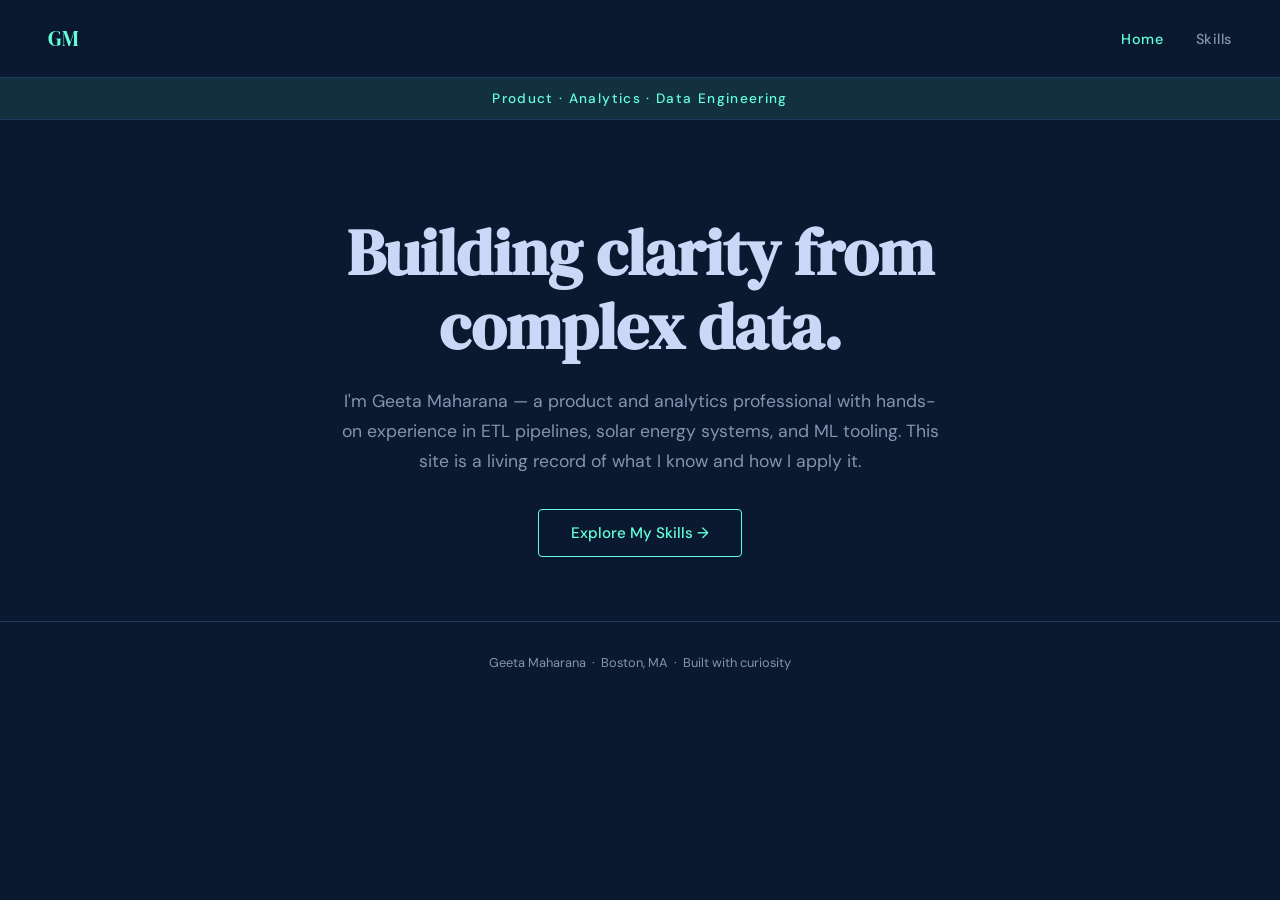
==== index.html @ dc6e82c8 "Initial commit: portfolio site with ETL skill page" ====
<!DOCTYPE html>
<html lang="en">
<head>
  <meta charset="UTF-8" />
  <meta name="viewport" content="width=device-width, initial-scale=1.0"/>
  <title>Geeta Maharana — Portfolio</title>
  <link rel="stylesheet" href="style.css" />
</head>
<body>

  <nav>
    <a class="nav-logo" href="index.html">GM</a>
    <ul class="nav-links">
      <li><a href="index.html" class="active">Home</a></li>
      <li><a href="skills.html">Skills</a></li>
    </ul>
  </nav>

  <div class="tagline-strip">
    Product · Analytics · Data Engineering
  </div>

  <section class="hero">
    <h1>Building clarity from complex data.</h1>
    <p>
      I'm Geeta Maharana — a product and analytics professional with hands-on experience
      in ETL pipelines, solar energy systems, and ML tooling. This site is a living record
      of what I know and how I apply it.
    </p>
    <a href="skills.html" class="btn">Explore My Skills →</a>
  </section>

  <footer>
    <p>Geeta Maharana &nbsp;·&nbsp; Boston, MA &nbsp;·&nbsp; Built with curiosity</p>
  </footer>

</body>
</html>
---- style.css ----
@import url('https://fonts.googleapis.com/css2?family=DM+Serif+Display&family=DM+Sans:wght@300;400;500&display=swap');

:root {
  --bg: #0a192f;
  --surface: #112240;
  --text: #ccd6f6;
  --muted: #8892b0;
  --accent: #64ffda;
  --accent-light: rgba(100, 255, 218, 0.1);
  --border: #1e3a5f;
  --hover: #172a45;
}

* {
  margin: 0;
  padding: 0;
  box-sizing: border-box;
}

body {
  font-family: 'DM Sans', sans-serif;
  background-color: var(--bg);
  color: var(--text);
  min-height: 100vh;
}

/* NAV */
nav {
  display: flex;
  justify-content: space-between;
  align-items: center;
  padding: 1.5rem 3rem;
  border-bottom: 1px solid var(--border);
  background: var(--bg);
  position: sticky;
  top: 0;
  z-index: 100;
}

.nav-logo {
  font-family: 'DM Serif Display', serif;
  font-size: 1.3rem;
  color: var(--accent);
  text-decoration: none;
}

.nav-links {
  display: flex;
  gap: 2rem;
  list-style: none;
}

.nav-links a {
  text-decoration: none;
  color: var(--muted);
  font-size: 0.9rem;
  font-weight: 500;
  letter-spacing: 0.04em;
  transition: color 0.2s;
}

.nav-links a:hover,
.nav-links a.active {
  color: var(--accent);
}

/* HERO */
.hero {
  padding: 6rem 3rem 4rem;
  max-width: 700px;
  margin: 0 auto;
  text-align: center;
}

.hero h1 {
  font-family: 'DM Serif Display', serif;
  font-size: clamp(2.5rem, 5vw, 4rem);
  line-height: 1.15;
  margin-bottom: 1.5rem;
}

.hero p {
  font-size: 1.1rem;
  color: var(--muted);
  line-height: 1.7;
  margin-bottom: 2rem;
}

.btn {
  display: inline-block;
  padding: 0.8rem 2rem;
  background: transparent;
  color: var(--accent);
  border: 1px solid var(--accent);
  text-decoration: none;
  border-radius: 4px;
  font-weight: 500;
  font-size: 0.95rem;
  transition: background 0.2s, transform 0.2s;
}

.btn:hover {
  background: var(--accent-light);
  transform: translateY(-1px);
}

/* TAGLINE STRIP */
.tagline-strip {
  background: var(--accent-light);
  color: var(--accent);
  text-align: center;
  padding: 0.75rem;
  font-size: 0.85rem;
  letter-spacing: 0.1em;
  font-weight: 500;
  border-bottom: 1px solid var(--border);
}

/* SKILLS PAGE */
.page-header {
  padding: 4rem 3rem 2rem;
  max-width: 900px;
  margin: 0 auto;
}

.page-header h1 {
  font-family: 'DM Serif Display', serif;
  font-size: 2.5rem;
  margin-bottom: 0.75rem;
}

.page-header p {
  color: var(--muted);
  font-size: 1rem;
  line-height: 1.6;
}

/* CATEGORY SECTION */
.skills-container {
  max-width: 900px;
  margin: 0 auto;
  padding: 1rem 3rem 4rem;
}

.category-block {
  margin-bottom: 3rem;
}

.category-label {
  font-size: 0.75rem;
  font-weight: 500;
  letter-spacing: 0.12em;
  text-transform: uppercase;
  color: var(--accent);
  margin-bottom: 1rem;
  padding-bottom: 0.5rem;
  border-bottom: 1px solid var(--border);
}

.skill-grid {
  display: grid;
  grid-template-columns: repeat(auto-fill, minmax(180px, 1fr));
  gap: 1rem;
}

.skill-card {
  background: var(--surface);
  border: 1px solid var(--border);
  border-radius: 8px;
  padding: 1.5rem 1.25rem;
  cursor: pointer;
  text-decoration: none;
  color: var(--text);
  transition: border-color 0.2s, box-shadow 0.2s, transform 0.2s;
  display: block;
}

.skill-card:hover {
  border-color: var(--accent);
  box-shadow: 0 4px 16px rgba(100, 255, 218, 0.1);
  transform: translateY(-2px);
}

.skill-card .skill-icon {
  font-size: 1.5rem;
  margin-bottom: 0.75rem;
}

.skill-card .skill-name {
  font-weight: 500;
  font-size: 0.95rem;
  margin-bottom: 0.25rem;
}

.skill-card .skill-desc {
  font-size: 0.8rem;
  color: var(--muted);
}

/* DETAIL PAGE */
.detail-container {
  max-width: 760px;
  margin: 0 auto;
  padding: 3rem;
}

.breadcrumb {
  font-size: 0.8rem;
  color: var(--muted);
  margin-bottom: 2rem;
}

.breadcrumb a {
  color: var(--accent);
  text-decoration: none;
}

.detail-container h1 {
  font-family: 'DM Serif Display', serif;
  font-size: 2.2rem;
  margin-bottom: 0.5rem;
}

.detail-tag {
  display: inline-block;
  background: var(--accent-light);
  color: var(--accent);
  font-size: 0.75rem;
  font-weight: 500;
  padding: 0.3rem 0.75rem;
  border-radius: 20px;
  margin-bottom: 2rem;
  letter-spacing: 0.05em;
}

.detail-section {
  margin-bottom: 2.5rem;
}

.detail-section h2 {
  font-family: 'DM Serif Display', serif;
  font-size: 1.3rem;
  margin-bottom: 1rem;
  color: var(--accent);
}

.detail-section p {
  color: var(--muted);
  line-height: 1.8;
  font-size: 0.95rem;
}

/* ETL DIAGRAM */
.etl-diagram {
  display: flex;
  align-items: center;
  gap: 0.5rem;
  margin: 2rem 0;
  flex-wrap: wrap;
}

.etl-step {
  background: var(--surface);
  border: 1px solid var(--border);
  border-radius: 8px;
  padding: 1rem 1.5rem;
  text-align: center;
  flex: 1;
  min-width: 120px;
}

.etl-step .step-label {
  font-size: 0.7rem;
  letter-spacing: 0.1em;
  text-transform: uppercase;
  color: var(--muted);
  margin-bottom: 0.3rem;
}

.etl-step .step-name {
  font-weight: 500;
  font-size: 1rem;
}

.etl-arrow {
  color: var(--accent);
  font-size: 1.5rem;
  font-weight: 300;
}

.example-box {
  background: #020c1b;
  color: #ccd6f6;
  border: 1px solid var(--border);
  border-radius: 8px;
  padding: 1.5rem;
  font-family: 'Courier New', monospace;
  font-size: 0.85rem;
  line-height: 1.7;
  overflow-x: auto;
}

.example-box .comment {
  color: #64ffda;
}

/* FOOTER */
footer {
  text-align: center;
  padding: 2rem;
  border-top: 1px solid var(--border);
  font-size: 0.8rem;
  color: var(--muted);
}
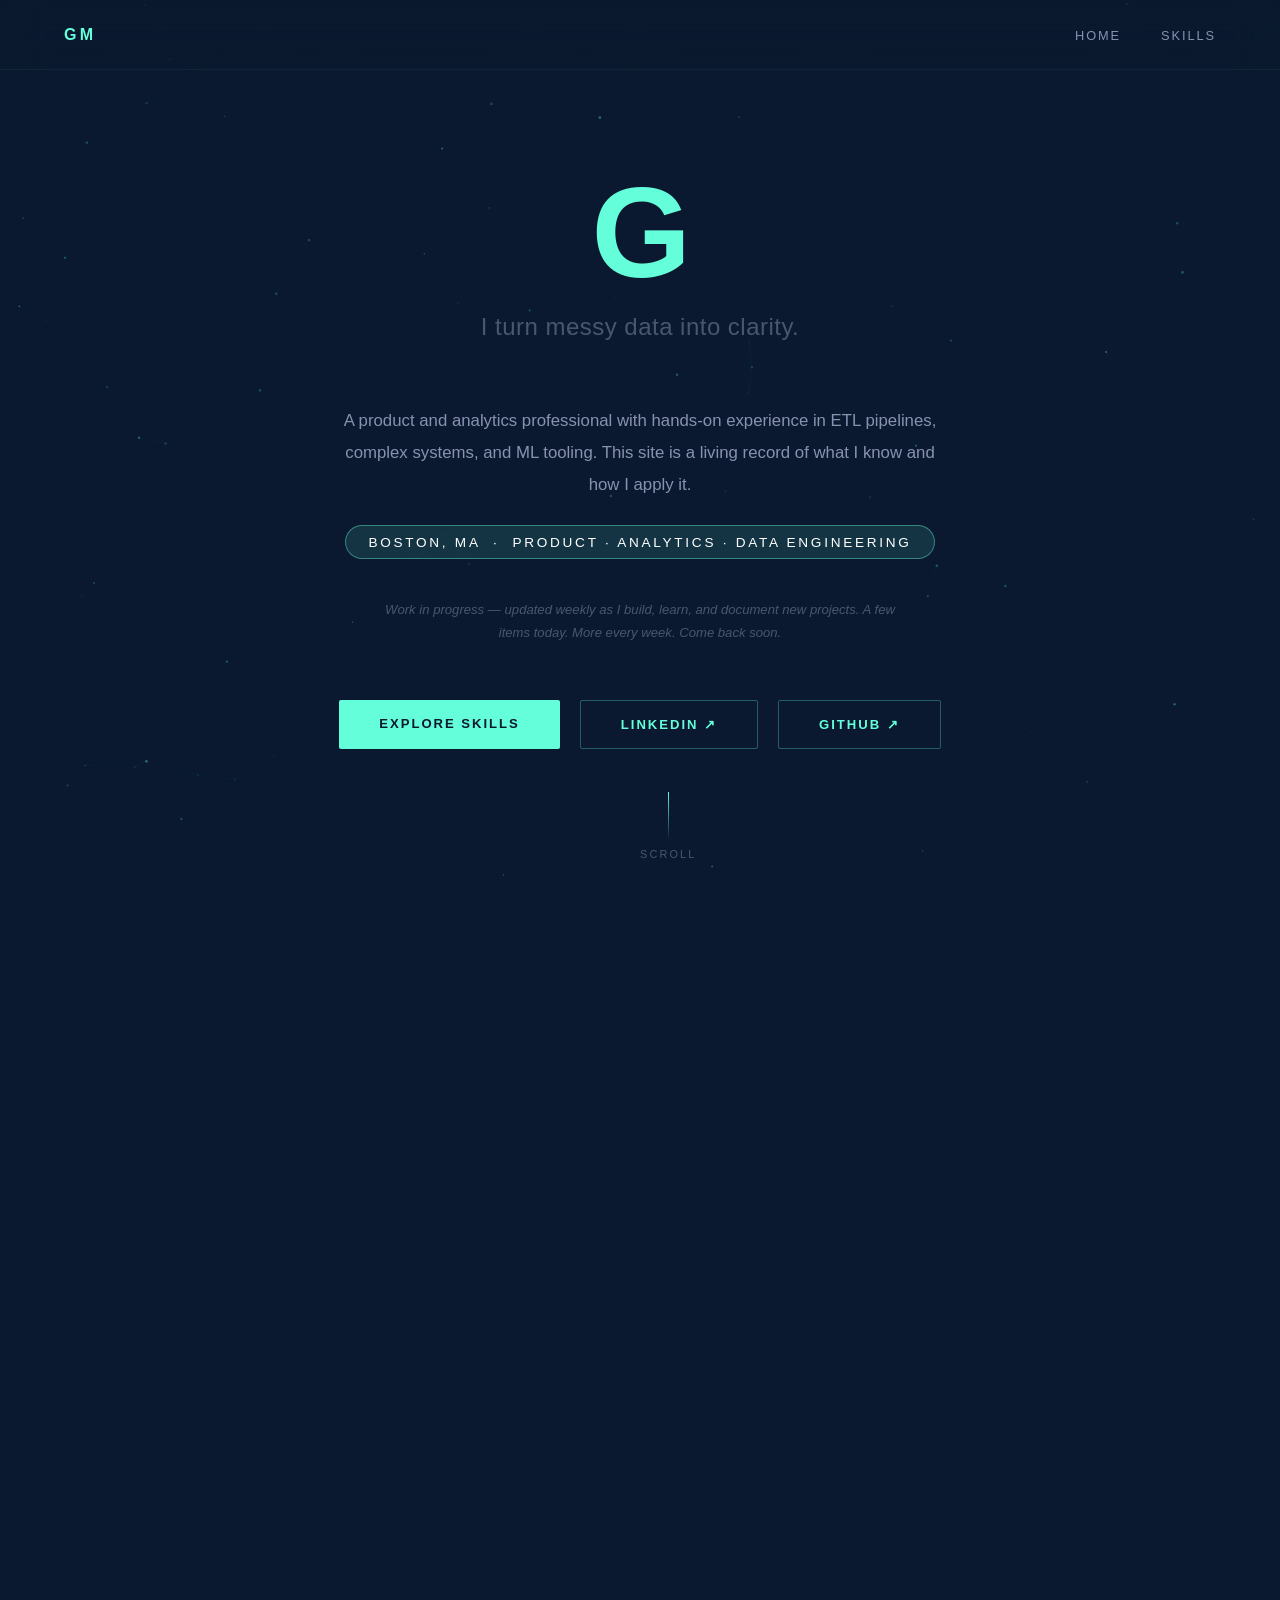
==== commit b537f534: "Push all updated files - new design and ETL content" ====
--- a/index.html
+++ b/index.html
@@ -3,36 +3,562 @@
 <head>
   <meta charset="UTF-8" />
   <meta name="viewport" content="width=device-width, initial-scale=1.0"/>
-  <title>Geeta Maharana — Portfolio</title>
-  <link rel="stylesheet" href="style.css" />
+  <title>Geeta Maharana</title>
+  <style>
+    * { margin: 0; padding: 0; box-sizing: border-box; }
+
+    :root {
+      --bg: #0a192f;
+      --accent: #64ffda;
+      --text: #ccd6f6;
+      --muted: #8892b0;
+      --dim: #495670;
+      --surface: #112240;
+      --border: #1e3a5f;
+    }
+
+    html, body {
+      height: 100%;
+      background: var(--bg);
+      color: var(--text);
+      font-family: 'Trebuchet MS', sans-serif;
+      overflow-x: hidden;
+    }
+
+    canvas#bg {
+      position: fixed;
+      inset: 0;
+      z-index: 0;
+      pointer-events: none;
+    }
+
+    /* ── NAV ── */
+    nav {
+      position: fixed;
+      top: 0; left: 0; right: 0;
+      z-index: 50;
+      display: flex;
+      justify-content: space-between;
+      align-items: center;
+      padding: 1.6rem 4rem;
+      background: rgba(10,25,47,0.6);
+      backdrop-filter: blur(20px);
+      -webkit-backdrop-filter: blur(20px);
+      border-bottom: 1px solid rgba(100,255,218,0.06);
+    }
+
+    .nav-logo {
+      font-size: 1rem;
+      font-weight: 700;
+      color: var(--accent);
+      text-decoration: none;
+      letter-spacing: 0.2em;
+      text-transform: uppercase;
+    }
+
+    .nav-links { list-style: none; display: flex; gap: 2.5rem; }
+    .nav-links a {
+      text-decoration: none;
+      color: var(--muted);
+      font-size: 0.8rem;
+      letter-spacing: 0.15em;
+      text-transform: uppercase;
+      transition: color 0.2s;
+    }
+    .nav-links a:hover { color: var(--accent); }
+
+    /* ── HERO ── */
+    .hero {
+      position: relative;
+      z-index: 1;
+      min-height: 100vh;
+      display: flex;
+      flex-direction: column;
+      justify-content: center;
+      align-items: center;
+      text-align: center;
+      padding: 0 2rem;
+    }
+
+    .hero-tag {
+      font-size: 0.85rem;
+      letter-spacing: 0.2em;
+      text-transform: uppercase;
+      color: #ffffff;
+      background: rgba(100,255,218,0.12);
+      border: 1px solid rgba(100,255,218,0.4);
+      padding: 0.55rem 1.4rem;
+      border-radius: 100px;
+      margin-bottom: 2.5rem;
+      opacity: 0;
+      animation: rise 0.8s cubic-bezier(.16,1,.3,1) forwards 0.2s;
+    }
+
+    .hero-headline {
+      font-size: clamp(3.5rem, 10vw, 8rem);
+      font-weight: 700;
+      line-height: 1.0;
+      letter-spacing: -0.02em;
+      color: var(--text);
+      margin-bottom: 1rem;
+      opacity: 0;
+      animation: rise 0.8s cubic-bezier(.16,1,.3,1) forwards 0.4s;
+    }
+
+    .hero-headline .accent { color: var(--accent); }
+
+    .hero-sub {
+      font-size: clamp(1rem, 2.5vw, 1.5rem);
+      color: var(--dim);
+      font-weight: 400;
+      letter-spacing: 0.02em;
+      margin-bottom: 4rem;
+      opacity: 0;
+      animation: rise 0.8s cubic-bezier(.16,1,.3,1) forwards 0.6s;
+    }
+
+    .hero-statement {
+      max-width: 600px;
+      font-size: 1.05rem;
+      line-height: 1.9;
+      color: var(--muted);
+      margin-bottom: 1.5rem;
+      opacity: 0;
+      animation: rise 0.8s cubic-bezier(.16,1,.3,1) forwards 0.75s;
+    }
+
+    .hero-wip {
+      max-width: 520px;
+      font-size: 0.82rem;
+      line-height: 1.7;
+      color: var(--dim);
+      font-style: italic;
+      margin-bottom: 3.5rem;
+      opacity: 0;
+      animation: rise 0.8s cubic-bezier(.16,1,.3,1) forwards 0.85s;
+    }
+
+    .hero-cta {
+      display: flex;
+      gap: 1.25rem;
+      justify-content: center;
+      flex-wrap: wrap;
+      opacity: 0;
+      animation: rise 0.8s cubic-bezier(.16,1,.3,1) forwards 1s;
+    }
+
+    .btn-primary {
+      padding: 1rem 2.5rem;
+      background: var(--accent);
+      color: var(--bg);
+      text-decoration: none;
+      font-size: 0.82rem;
+      font-weight: 700;
+      letter-spacing: 0.15em;
+      text-transform: uppercase;
+      border-radius: 2px;
+      transition: opacity 0.2s, transform 0.2s;
+      font-family: 'Trebuchet MS', sans-serif;
+    }
+    .btn-primary:hover { opacity: 0.88; transform: translateY(-2px); }
+
+    .btn-ghost {
+      padding: 1rem 2.5rem;
+      border: 1px solid rgba(100,255,218,0.3);
+      color: var(--accent);
+      text-decoration: none;
+      font-size: 0.82rem;
+      font-weight: 700;
+      letter-spacing: 0.15em;
+      text-transform: uppercase;
+      border-radius: 2px;
+      transition: background 0.2s, transform 0.2s;
+      font-family: 'Trebuchet MS', sans-serif;
+    }
+    .btn-ghost:hover { background: rgba(100,255,218,0.06); transform: translateY(-2px); }
+
+    .scroll-hint {
+      position: absolute;
+      bottom: 2.5rem;
+      left: 50%;
+      transform: translateX(-50%);
+      display: flex;
+      flex-direction: column;
+      align-items: center;
+      gap: 0.5rem;
+      color: var(--dim);
+      font-size: 0.68rem;
+      letter-spacing: 0.2em;
+      text-transform: uppercase;
+      opacity: 0;
+      animation: rise 1s ease forwards 1.4s;
+    }
+
+    .scroll-line {
+      width: 1px;
+      height: 48px;
+      background: linear-gradient(to bottom, var(--accent), transparent);
+      animation: scrollPulse 2s ease-in-out infinite;
+    }
+
+    @keyframes scrollPulse {
+      0%, 100% { opacity: 0.3; transform: scaleY(1); }
+      50% { opacity: 1; transform: scaleY(1.1); }
+    }
+
+    /* ── METRICS ── */
+    .metrics {
+      position: relative;
+      z-index: 1;
+      display: grid;
+      grid-template-columns: repeat(4, 1fr);
+      border-top: 1px solid var(--border);
+      border-bottom: 1px solid var(--border);
+      background: rgba(17,34,64,0.5);
+      backdrop-filter: blur(10px);
+    }
+
+    .metric {
+      padding: 3rem 2rem;
+      text-align: center;
+      border-right: 1px solid var(--border);
+      opacity: 0;
+      animation: rise 0.7s ease forwards;
+    }
+    .metric:nth-child(1) { animation-delay: 1.1s; }
+    .metric:nth-child(2) { animation-delay: 1.2s; }
+    .metric:nth-child(3) { animation-delay: 1.3s; }
+    .metric:nth-child(4) { animation-delay: 1.4s; border-right: none; }
+
+    .metric-number {
+      font-size: 2.8rem;
+      font-weight: 700;
+      color: var(--accent);
+      line-height: 1;
+      margin-bottom: 0.5rem;
+      display: block;
+    }
+
+    .metric-label {
+      font-size: 0.68rem;
+      letter-spacing: 0.15em;
+      text-transform: uppercase;
+      color: var(--dim);
+    }
+
+    /* ── SKILLS SECTION ── */
+    .skills-section {
+      position: relative;
+      z-index: 1;
+      max-width: 860px;
+      margin: 0 auto;
+      padding: 7rem 2rem;
+      opacity: 0;
+      animation: rise 0.8s ease forwards 1.5s;
+    }
+
+    .section-eyebrow {
+      font-size: 0.7rem;
+      letter-spacing: 0.3em;
+      text-transform: uppercase;
+      color: var(--accent);
+      margin-bottom: 1.25rem;
+    }
+
+    .section-title {
+      font-size: clamp(1.8rem, 4vw, 2.8rem);
+      font-weight: 700;
+      color: var(--text);
+      line-height: 1.2;
+      margin-bottom: 1.25rem;
+    }
+
+    .section-body {
+      font-size: 1rem;
+      line-height: 1.85;
+      color: var(--muted);
+      max-width: 620px;
+      margin-bottom: 3rem;
+    }
+
+    .skill-tags {
+      display: flex;
+      flex-wrap: wrap;
+      gap: 0.6rem;
+    }
+
+    .tag {
+      padding: 0.55rem 1.1rem;
+      border: 1px solid var(--border);
+      border-radius: 100px;
+      font-size: 0.8rem;
+      color: var(--muted);
+      letter-spacing: 0.04em;
+      transition: all 0.2s;
+      cursor: default;
+    }
+
+    .tag:hover, .tag.lit {
+      border-color: var(--accent);
+      color: var(--accent);
+      background: rgba(100,255,218,0.05);
+    }
+
+    /* ── FOOTER ── */
+    footer {
+      position: relative;
+      z-index: 1;
+      font-family: 'Trebuchet MS', sans-serif;
+      text-align: center;
+      padding: 3.5rem 2rem;
+      border-top: 1px solid var(--border);
+      background: rgba(17,34,64,0.3);
+    }
+
+    footer::before {
+      content: '';
+      display: block;
+      width: 40px;
+      height: 2px;
+      background: var(--accent);
+      margin: 0 auto 2rem;
+    }
+
+    .footer-name {
+      font-size: 1rem;
+      font-weight: 700;
+      color: var(--accent);
+      letter-spacing: 0.2em;
+      text-transform: uppercase;
+      margin-bottom: 0.3rem;
+    }
+
+    .footer-location {
+      font-size: 0.72rem;
+      color: var(--dim);
+      letter-spacing: 0.15em;
+      text-transform: uppercase;
+      margin-bottom: 1.75rem;
+    }
+
+    .footer-links {
+      display: flex;
+      justify-content: center;
+      gap: 0.75rem;
+      flex-wrap: wrap;
+      margin-bottom: 1.25rem;
+    }
+
+    .footer-links a {
+      color: var(--muted);
+      text-decoration: none;
+      font-size: 0.78rem;
+      letter-spacing: 0.08em;
+      padding: 0.4rem 1rem;
+      border: 1px solid var(--border);
+      border-radius: 100px;
+      transition: border-color 0.2s, color 0.2s;
+    }
+
+    .footer-links a:hover { border-color: var(--accent); color: var(--accent); }
+
+    .footer-contact {
+      font-size: 0.78rem;
+      color: var(--dim);
+      margin-bottom: 0.3rem;
+    }
+
+    .footer-contact a {
+      color: var(--dim);
+      text-decoration: none;
+      transition: color 0.2s;
+    }
+    .footer-contact a:hover { color: var(--accent); }
+
+    .footer-tagline {
+      font-size: 0.65rem;
+      color: var(--border);
+      letter-spacing: 0.25em;
+      text-transform: uppercase;
+      margin-top: 1.75rem;
+    }
+
+    /* ── ANIMATION ── */
+    @keyframes rise {
+      from { opacity: 0; transform: translateY(30px); }
+      to   { opacity: 1; transform: translateY(0); }
+    }
+
+    @media (max-width: 640px) {
+      nav { padding: 1.2rem 1.5rem; }
+      .metrics { grid-template-columns: repeat(2, 1fr); }
+      .metric:nth-child(2) { border-right: none; }
+      .metric:nth-child(3) { border-right: 1px solid var(--border); }
+    }
+  </style>
 </head>
 <body>
+
+  <canvas id="bg"></canvas>
 
   <nav>
     <a class="nav-logo" href="index.html">GM</a>
     <ul class="nav-links">
-      <li><a href="index.html" class="active">Home</a></li>
+      <li><a href="index.html">Home</a></li>
       <li><a href="skills.html">Skills</a></li>
     </ul>
   </nav>
 
-  <div class="tagline-strip">
-    Product · Analytics · Data Engineering
+  <!-- HERO -->
+  <section class="hero">
+<br>
+    <h1 class="hero-headline"><span class="accent">G</span></h1>
+    <p class="hero-sub">I turn messy data into clarity.</p>    
+    <p class="hero-statement">
+      A product and analytics professional with hands-on experience in ETL pipelines,
+      complex systems, and ML tooling. This site is a living record of what I know and how I apply it.
+    </p>
+
+        <div class="hero-tag">Boston, MA &nbsp;·&nbsp; Product · Analytics · Data Engineering</div>
+
+    <p class="hero-wip">
+      Work in progress — updated weekly as I build, learn, and document new projects.
+      A few items today. More every week. Come back soon.
+    </p>
+
+    <div class="hero-cta">
+      <a href="skills.html" class="btn-primary">Explore Skills</a>
+      <a href="https://www.linkedin.com/in/geetabhimsenmaharana/?skipRedirect=true" target="_blank" class="btn-ghost">LinkedIn ↗</a>
+      <a href="https://github.com/geetabhimsenmaharana" target="_blank" class="btn-ghost">GitHub ↗</a>
+    </div>
+    <div class="scroll-hint">
+      <div class="scroll-line"></div>
+      Scroll
+    </div>
+  </section>
+
+  <!-- METRICS -->
+  <div class="metrics">
+    <div class="metric">
+      <span class="metric-number">120+</span>
+      <span class="metric-label">Files Automated</span>
+    </div>
+    <div class="metric">
+      <span class="metric-number">50%</span>
+      <span class="metric-label">Manual Effort Reduced</span>
+    </div>
+    <div class="metric">
+      <span class="metric-number">~100%</span>
+      <span class="metric-label">Processing Accuracy</span>
+    </div>
+    <div class="metric">
+      <span class="metric-number">3+</span>
+      <span class="metric-label">Domains of Expertise</span>
+    </div>
   </div>
 
-  <section class="hero">
-    <h1>Building clarity from complex data.</h1>
-    <p>
-      I'm Geeta Maharana — a product and analytics professional with hands-on experience
-      in ETL pipelines, solar energy systems, and ML tooling. This site is a living record
-      of what I know and how I apply it.
+  <!-- SKILLS -->
+  <section class="skills-section">
+    <div class="section-eyebrow">My Top Skills</div>
+    <h2 class="section-title">I take messy data and automate it —<br>efficiently, reliably, at scale.</h2>
+    <p class="section-body">
+      From raw, inconsistent spreadsheets to clean, automated pipelines — I build systems that eliminate
+      manual effort and deliver trusted data. My toolkit spans automation, engineering, and analytics.
     </p>
-    <a href="skills.html" class="btn">Explore My Skills →</a>
+    <div class="skill-tags">
+      <span class="tag lit">ETL Pipelines</span>
+      <span class="tag lit">Python</span>
+      <span class="tag lit">SQL</span>
+      <span class="tag lit">VBA Macros</span>
+      <span class="tag lit">UiPath</span>
+      <span class="tag">Google Apps Script</span>
+      <span class="tag">Process Automation</span>
+      <span class="tag">Machine Learning</span>
+      <span class="tag">Data Analytics</span>
+      <span class="tag">AWS S3</span>
+      <span class="tag">DynamoDB</span>
+      <span class="tag">PostgreSQL</span>
+      <span class="tag">Batch Processing</span>
+      <span class="tag">Data Validation</span>
+      <span class="tag">Product Management</span>
+    </div>
   </section>
 
+  <!-- FOOTER -->
   <footer>
-    <p>Geeta Maharana &nbsp;·&nbsp; Boston, MA &nbsp;·&nbsp; Built with curiosity</p>
+    <div class="footer-name">Geeta Maharana</div>
+    <div class="footer-location">Boston, MA</div>
+    <div class="footer-links">
+      <a href="https://www.linkedin.com/in/geetabhimsenmaharana/?skipRedirect=true" target="_blank">LinkedIn</a>
+      <a href="https://github.com/geetabhimsenmaharana" target="_blank">GitHub</a>
+      <a href="mailto:maharana.g@northeastern.edu">Email</a>
+    </div>
+    <div class="footer-contact">
+      <a href="mailto:maharana.g@northeastern.edu">maharana.g@northeastern.edu</a>
+      &nbsp;·&nbsp;
+      <a href="tel:+18574215866">+1 857-421-5866</a>
+    </div>
+    <div class="footer-name">Built with curiosity</div>
+
+
   </footer>
+
+  <script>
+    const canvas = document.getElementById('bg');
+    const ctx = canvas.getContext('2d');
+    let pts = [];
+
+    function resize() {
+      canvas.width = window.innerWidth;
+      canvas.height = window.innerHeight;
+    }
+
+    function init() {
+      pts = [];
+      const n = Math.floor((canvas.width * canvas.height) / 15000);
+      for (let i = 0; i < n; i++) {
+        pts.push({
+          x: Math.random() * canvas.width,
+          y: Math.random() * canvas.height,
+          vx: (Math.random() - 0.5) * 0.25,
+          vy: (Math.random() - 0.5) * 0.25,
+          r: Math.random() * 1 + 0.4,
+          o: Math.random() * 0.35 + 0.05
+        });
+      }
+    }
+
+    function tick() {
+      ctx.clearRect(0, 0, canvas.width, canvas.height);
+      for (let i = 0; i < pts.length; i++) {
+        const p = pts[i];
+        p.x += p.vx; p.y += p.vy;
+        if (p.x < 0 || p.x > canvas.width) p.vx *= -1;
+        if (p.y < 0 || p.y > canvas.height) p.vy *= -1;
+        ctx.beginPath();
+        ctx.arc(p.x, p.y, p.r, 0, Math.PI * 2);
+        ctx.fillStyle = `rgba(100,255,218,${p.o})`;
+        ctx.fill();
+        for (let j = i + 1; j < pts.length; j++) {
+          const q = pts[j];
+          const dx = p.x - q.x, dy = p.y - q.y;
+          const d = Math.sqrt(dx*dx + dy*dy);
+          if (d < 120) {
+            ctx.beginPath();
+            ctx.moveTo(p.x, p.y);
+            ctx.lineTo(q.x, q.y);
+            ctx.strokeStyle = `rgba(100,255,218,${0.07 * (1 - d/120)})`;
+            ctx.lineWidth = 0.5;
+            ctx.stroke();
+          }
+        }
+      }
+      requestAnimationFrame(tick);
+    }
+
+    resize(); init(); tick();
+    window.addEventListener('resize', () => { resize(); init(); });
+  </script>
 
 </body>
 </html>
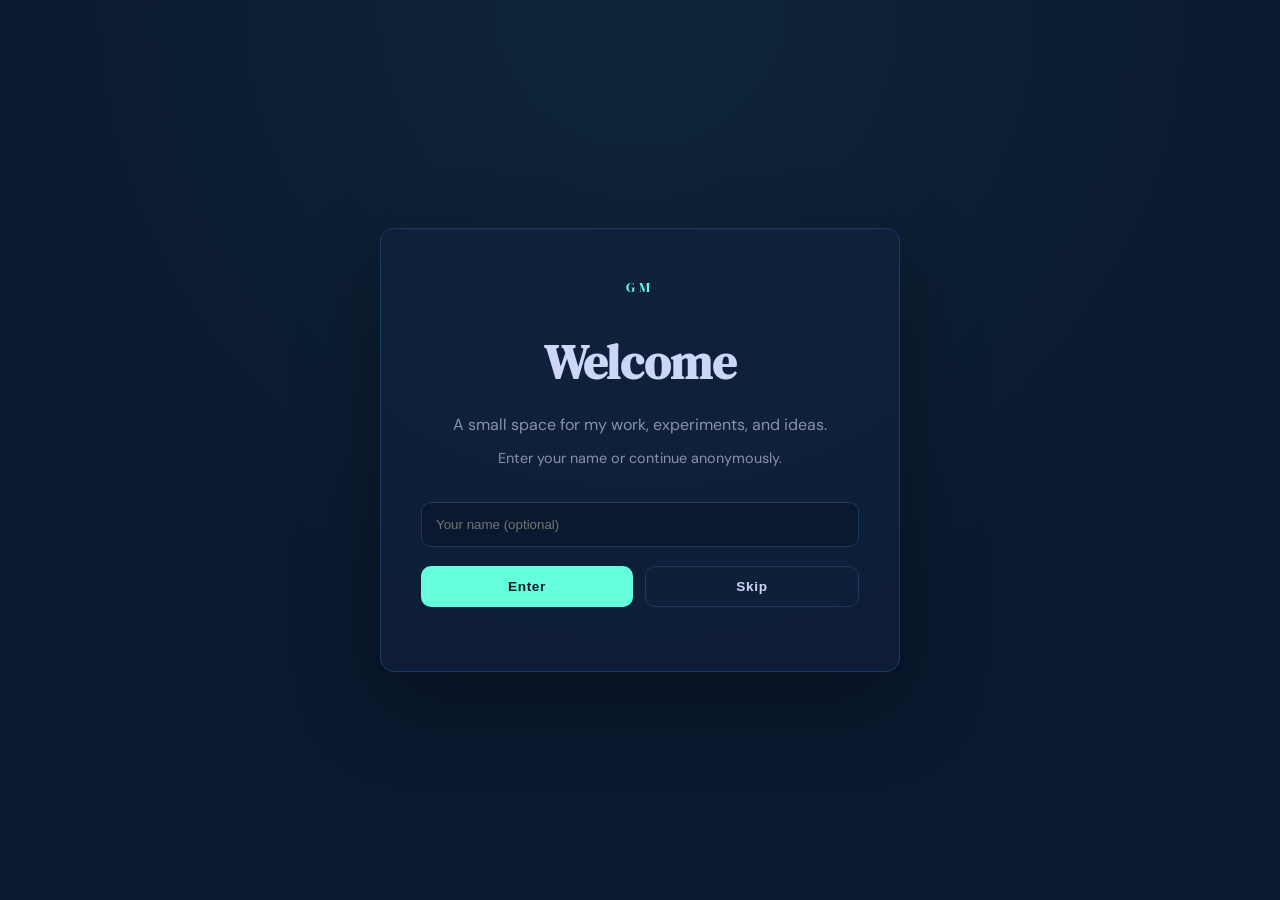
==== commit bd6cf782: "new update to my portfolio with ETL, ELT, Data Modeling, OLTP-OLAP interactive pages" ====
--- a/index.html
+++ b/index.html
@@ -1,564 +1,95 @@
 <!DOCTYPE html>
 <html lang="en">
+
 <head>
-  <meta charset="UTF-8" />
-  <meta name="viewport" content="width=device-width, initial-scale=1.0"/>
-  <title>Geeta Maharana</title>
-  <style>
-    * { margin: 0; padding: 0; box-sizing: border-box; }
+<meta charset="UTF-8">
+<title>Welcome</title>
 
-    :root {
-      --bg: #0a192f;
-      --accent: #64ffda;
-      --text: #ccd6f6;
-      --muted: #8892b0;
-      --dim: #495670;
-      --surface: #112240;
-      --border: #1e3a5f;
-    }
+<link rel="stylesheet" href="style.css">
+</head>
 
-    html, body {
-      height: 100%;
-      background: var(--bg);
-      color: var(--text);
-      font-family: 'Trebuchet MS', sans-serif;
-      overflow-x: hidden;
-    }
-
-    canvas#bg {
-      position: fixed;
-      inset: 0;
-      z-index: 0;
-      pointer-events: none;
-    }
-
-    /* ── NAV ── */
-    nav {
-      position: fixed;
-      top: 0; left: 0; right: 0;
-      z-index: 50;
-      display: flex;
-      justify-content: space-between;
-      align-items: center;
-      padding: 1.6rem 4rem;
-      background: rgba(10,25,47,0.6);
-      backdrop-filter: blur(20px);
-      -webkit-backdrop-filter: blur(20px);
-      border-bottom: 1px solid rgba(100,255,218,0.06);
-    }
-
-    .nav-logo {
-      font-size: 1rem;
-      font-weight: 700;
-      color: var(--accent);
-      text-decoration: none;
-      letter-spacing: 0.2em;
-      text-transform: uppercase;
-    }
-
-    .nav-links { list-style: none; display: flex; gap: 2.5rem; }
-    .nav-links a {
-      text-decoration: none;
-      color: var(--muted);
-      font-size: 0.8rem;
-      letter-spacing: 0.15em;
-      text-transform: uppercase;
-      transition: color 0.2s;
-    }
-    .nav-links a:hover { color: var(--accent); }
-
-    /* ── HERO ── */
-    .hero {
-      position: relative;
-      z-index: 1;
-      min-height: 100vh;
-      display: flex;
-      flex-direction: column;
-      justify-content: center;
-      align-items: center;
-      text-align: center;
-      padding: 0 2rem;
-    }
-
-    .hero-tag {
-      font-size: 0.85rem;
-      letter-spacing: 0.2em;
-      text-transform: uppercase;
-      color: #ffffff;
-      background: rgba(100,255,218,0.12);
-      border: 1px solid rgba(100,255,218,0.4);
-      padding: 0.55rem 1.4rem;
-      border-radius: 100px;
-      margin-bottom: 2.5rem;
-      opacity: 0;
-      animation: rise 0.8s cubic-bezier(.16,1,.3,1) forwards 0.2s;
-    }
-
-    .hero-headline {
-      font-size: clamp(3.5rem, 10vw, 8rem);
-      font-weight: 700;
-      line-height: 1.0;
-      letter-spacing: -0.02em;
-      color: var(--text);
-      margin-bottom: 1rem;
-      opacity: 0;
-      animation: rise 0.8s cubic-bezier(.16,1,.3,1) forwards 0.4s;
-    }
-
-    .hero-headline .accent { color: var(--accent); }
-
-    .hero-sub {
-      font-size: clamp(1rem, 2.5vw, 1.5rem);
-      color: var(--dim);
-      font-weight: 400;
-      letter-spacing: 0.02em;
-      margin-bottom: 4rem;
-      opacity: 0;
-      animation: rise 0.8s cubic-bezier(.16,1,.3,1) forwards 0.6s;
-    }
-
-    .hero-statement {
-      max-width: 600px;
-      font-size: 1.05rem;
-      line-height: 1.9;
-      color: var(--muted);
-      margin-bottom: 1.5rem;
-      opacity: 0;
-      animation: rise 0.8s cubic-bezier(.16,1,.3,1) forwards 0.75s;
-    }
-
-    .hero-wip {
-      max-width: 520px;
-      font-size: 0.82rem;
-      line-height: 1.7;
-      color: var(--dim);
-      font-style: italic;
-      margin-bottom: 3.5rem;
-      opacity: 0;
-      animation: rise 0.8s cubic-bezier(.16,1,.3,1) forwards 0.85s;
-    }
-
-    .hero-cta {
-      display: flex;
-      gap: 1.25rem;
-      justify-content: center;
-      flex-wrap: wrap;
-      opacity: 0;
-      animation: rise 0.8s cubic-bezier(.16,1,.3,1) forwards 1s;
-    }
-
-    .btn-primary {
-      padding: 1rem 2.5rem;
-      background: var(--accent);
-      color: var(--bg);
-      text-decoration: none;
-      font-size: 0.82rem;
-      font-weight: 700;
-      letter-spacing: 0.15em;
-      text-transform: uppercase;
-      border-radius: 2px;
-      transition: opacity 0.2s, transform 0.2s;
-      font-family: 'Trebuchet MS', sans-serif;
-    }
-    .btn-primary:hover { opacity: 0.88; transform: translateY(-2px); }
-
-    .btn-ghost {
-      padding: 1rem 2.5rem;
-      border: 1px solid rgba(100,255,218,0.3);
-      color: var(--accent);
-      text-decoration: none;
-      font-size: 0.82rem;
-      font-weight: 700;
-      letter-spacing: 0.15em;
-      text-transform: uppercase;
-      border-radius: 2px;
-      transition: background 0.2s, transform 0.2s;
-      font-family: 'Trebuchet MS', sans-serif;
-    }
-    .btn-ghost:hover { background: rgba(100,255,218,0.06); transform: translateY(-2px); }
-
-    .scroll-hint {
-      position: absolute;
-      bottom: 2.5rem;
-      left: 50%;
-      transform: translateX(-50%);
-      display: flex;
-      flex-direction: column;
-      align-items: center;
-      gap: 0.5rem;
-      color: var(--dim);
-      font-size: 0.68rem;
-      letter-spacing: 0.2em;
-      text-transform: uppercase;
-      opacity: 0;
-      animation: rise 1s ease forwards 1.4s;
-    }
-
-    .scroll-line {
-      width: 1px;
-      height: 48px;
-      background: linear-gradient(to bottom, var(--accent), transparent);
-      animation: scrollPulse 2s ease-in-out infinite;
-    }
-
-    @keyframes scrollPulse {
-      0%, 100% { opacity: 0.3; transform: scaleY(1); }
-      50% { opacity: 1; transform: scaleY(1.1); }
-    }
-
-    /* ── METRICS ── */
-    .metrics {
-      position: relative;
-      z-index: 1;
-      display: grid;
-      grid-template-columns: repeat(4, 1fr);
-      border-top: 1px solid var(--border);
-      border-bottom: 1px solid var(--border);
-      background: rgba(17,34,64,0.5);
-      backdrop-filter: blur(10px);
-    }
-
-    .metric {
-      padding: 3rem 2rem;
-      text-align: center;
-      border-right: 1px solid var(--border);
-      opacity: 0;
-      animation: rise 0.7s ease forwards;
-    }
-    .metric:nth-child(1) { animation-delay: 1.1s; }
-    .metric:nth-child(2) { animation-delay: 1.2s; }
-    .metric:nth-child(3) { animation-delay: 1.3s; }
-    .metric:nth-child(4) { animation-delay: 1.4s; border-right: none; }
-
-    .metric-number {
-      font-size: 2.8rem;
-      font-weight: 700;
-      color: var(--accent);
-      line-height: 1;
-      margin-bottom: 0.5rem;
-      display: block;
-    }
-
-    .metric-label {
-      font-size: 0.68rem;
-      letter-spacing: 0.15em;
-      text-transform: uppercase;
-      color: var(--dim);
-    }
-
-    /* ── SKILLS SECTION ── */
-    .skills-section {
-      position: relative;
-      z-index: 1;
-      max-width: 860px;
-      margin: 0 auto;
-      padding: 7rem 2rem;
-      opacity: 0;
-      animation: rise 0.8s ease forwards 1.5s;
-    }
-
-    .section-eyebrow {
-      font-size: 0.7rem;
-      letter-spacing: 0.3em;
-      text-transform: uppercase;
-      color: var(--accent);
-      margin-bottom: 1.25rem;
-    }
-
-    .section-title {
-      font-size: clamp(1.8rem, 4vw, 2.8rem);
-      font-weight: 700;
-      color: var(--text);
-      line-height: 1.2;
-      margin-bottom: 1.25rem;
-    }
-
-    .section-body {
-      font-size: 1rem;
-      line-height: 1.85;
-      color: var(--muted);
-      max-width: 620px;
-      margin-bottom: 3rem;
-    }
-
-    .skill-tags {
-      display: flex;
-      flex-wrap: wrap;
-      gap: 0.6rem;
-    }
-
-    .tag {
-      padding: 0.55rem 1.1rem;
-      border: 1px solid var(--border);
-      border-radius: 100px;
-      font-size: 0.8rem;
-      color: var(--muted);
-      letter-spacing: 0.04em;
-      transition: all 0.2s;
-      cursor: default;
-    }
-
-    .tag:hover, .tag.lit {
-      border-color: var(--accent);
-      color: var(--accent);
-      background: rgba(100,255,218,0.05);
-    }
-
-    /* ── FOOTER ── */
-    footer {
-      position: relative;
-      z-index: 1;
-      font-family: 'Trebuchet MS', sans-serif;
-      text-align: center;
-      padding: 3.5rem 2rem;
-      border-top: 1px solid var(--border);
-      background: rgba(17,34,64,0.3);
-    }
-
-    footer::before {
-      content: '';
-      display: block;
-      width: 40px;
-      height: 2px;
-      background: var(--accent);
-      margin: 0 auto 2rem;
-    }
-
-    .footer-name {
-      font-size: 1rem;
-      font-weight: 700;
-      color: var(--accent);
-      letter-spacing: 0.2em;
-      text-transform: uppercase;
-      margin-bottom: 0.3rem;
-    }
-
-    .footer-location {
-      font-size: 0.72rem;
-      color: var(--dim);
-      letter-spacing: 0.15em;
-      text-transform: uppercase;
-      margin-bottom: 1.75rem;
-    }
-
-    .footer-links {
-      display: flex;
-      justify-content: center;
-      gap: 0.75rem;
-      flex-wrap: wrap;
-      margin-bottom: 1.25rem;
-    }
-
-    .footer-links a {
-      color: var(--muted);
-      text-decoration: none;
-      font-size: 0.78rem;
-      letter-spacing: 0.08em;
-      padding: 0.4rem 1rem;
-      border: 1px solid var(--border);
-      border-radius: 100px;
-      transition: border-color 0.2s, color 0.2s;
-    }
-
-    .footer-links a:hover { border-color: var(--accent); color: var(--accent); }
-
-    .footer-contact {
-      font-size: 0.78rem;
-      color: var(--dim);
-      margin-bottom: 0.3rem;
-    }
-
-    .footer-contact a {
-      color: var(--dim);
-      text-decoration: none;
-      transition: color 0.2s;
-    }
-    .footer-contact a:hover { color: var(--accent); }
-
-    .footer-tagline {
-      font-size: 0.65rem;
-      color: var(--border);
-      letter-spacing: 0.25em;
-      text-transform: uppercase;
-      margin-top: 1.75rem;
-    }
-
-    /* ── ANIMATION ── */
-    @keyframes rise {
-      from { opacity: 0; transform: translateY(30px); }
-      to   { opacity: 1; transform: translateY(0); }
-    }
-
-    @media (max-width: 640px) {
-      nav { padding: 1.2rem 1.5rem; }
-      .metrics { grid-template-columns: repeat(2, 1fr); }
-      .metric:nth-child(2) { border-right: none; }
-      .metric:nth-child(3) { border-right: 1px solid var(--border); }
-    }
-  </style>
-</head>
 <body>
 
-  <canvas id="bg"></canvas>
+<div class="entry">
 
-  <nav>
-    <a class="nav-logo" href="index.html">GM</a>
-    <ul class="nav-links">
-      <li><a href="index.html">Home</a></li>
-      <li><a href="skills.html">Skills</a></li>
-    </ul>
-  </nav>
+  <div class="entry-card">
 
-  <!-- HERO -->
-  <section class="hero">
-<br>
-    <h1 class="hero-headline"><span class="accent">G</span></h1>
-    <p class="hero-sub">I turn messy data into clarity.</p>    
-    <p class="hero-statement">
-      A product and analytics professional with hands-on experience in ETL pipelines,
-      complex systems, and ML tooling. This site is a living record of what I know and how I apply it.
+    <div class="brand">GM</div>
+
+    <h1 class="fade1">Welcome</h1>
+
+    <p class="fade2">
+      A small space for my work, experiments, and ideas.
     </p>
 
-        <div class="hero-tag">Boston, MA &nbsp;·&nbsp; Product · Analytics · Data Engineering</div>
-
-    <p class="hero-wip">
-      Work in progress — updated weekly as I build, learn, and document new projects.
-      A few items today. More every week. Come back soon.
+    <p class="hint fade2">
+      Enter your name or continue anonymously.
     </p>
 
-    <div class="hero-cta">
-      <a href="skills.html" class="btn-primary">Explore Skills</a>
-      <a href="https://www.linkedin.com/in/geetabhimsenmaharana/?skipRedirect=true" target="_blank" class="btn-ghost">LinkedIn ↗</a>
-      <a href="https://github.com/geetabhimsenmaharana" target="_blank" class="btn-ghost">GitHub ↗</a>
+    <input
+      id="visitorName"
+      class="input fade3"
+      type="text"
+      placeholder="Your name (optional)"
+    />
+
+    <div class="buttons fade3">
+
+      <button class="primary" onclick="saveVisitor()">
+        Enter
+      </button>
+
+      <button class="secondary" onclick="skipVisitor()">
+        Skip
+      </button>
+
     </div>
-    <div class="scroll-hint">
-      <div class="scroll-line"></div>
-      Scroll
-    </div>
-  </section>
 
-  <!-- METRICS -->
-  <div class="metrics">
-    <div class="metric">
-      <span class="metric-number">120+</span>
-      <span class="metric-label">Files Automated</span>
-    </div>
-    <div class="metric">
-      <span class="metric-number">50%</span>
-      <span class="metric-label">Manual Effort Reduced</span>
-    </div>
-    <div class="metric">
-      <span class="metric-number">~100%</span>
-      <span class="metric-label">Processing Accuracy</span>
-    </div>
-    <div class="metric">
-      <span class="metric-number">3+</span>
-      <span class="metric-label">Domains of Expertise</span>
-    </div>
+    <div id="status" class="status"></div>
+
   </div>
 
-  <!-- SKILLS -->
-  <section class="skills-section">
-    <div class="section-eyebrow">My Top Skills</div>
-    <h2 class="section-title">I take messy data and automate it —<br>efficiently, reliably, at scale.</h2>
-    <p class="section-body">
-      From raw, inconsistent spreadsheets to clean, automated pipelines — I build systems that eliminate
-      manual effort and deliver trusted data. My toolkit spans automation, engineering, and analytics.
-    </p>
-    <div class="skill-tags">
-      <span class="tag lit">ETL Pipelines</span>
-      <span class="tag lit">Python</span>
-      <span class="tag lit">SQL</span>
-      <span class="tag lit">VBA Macros</span>
-      <span class="tag lit">UiPath</span>
-      <span class="tag">Google Apps Script</span>
-      <span class="tag">Process Automation</span>
-      <span class="tag">Machine Learning</span>
-      <span class="tag">Data Analytics</span>
-      <span class="tag">AWS S3</span>
-      <span class="tag">DynamoDB</span>
-      <span class="tag">PostgreSQL</span>
-      <span class="tag">Batch Processing</span>
-      <span class="tag">Data Validation</span>
-      <span class="tag">Product Management</span>
-    </div>
-  </section>
+</div>
 
-  <!-- FOOTER -->
-  <footer>
-    <div class="footer-name">Geeta Maharana</div>
-    <div class="footer-location">Boston, MA</div>
-    <div class="footer-links">
-      <a href="https://www.linkedin.com/in/geetabhimsenmaharana/?skipRedirect=true" target="_blank">LinkedIn</a>
-      <a href="https://github.com/geetabhimsenmaharana" target="_blank">GitHub</a>
-      <a href="mailto:maharana.g@northeastern.edu">Email</a>
-    </div>
-    <div class="footer-contact">
-      <a href="mailto:maharana.g@northeastern.edu">maharana.g@northeastern.edu</a>
-      &nbsp;·&nbsp;
-      <a href="tel:+18574215866">+1 857-421-5866</a>
-    </div>
-    <div class="footer-name">Built with curiosity</div>
+<script>
 
+const SCRIPT_URL = "https://script.google.com/macros/s/AKfycbw-LrWfhyGX3fmXucsJG08svBRf4eyEPffAKLhLIoTFSWm1j2G87LPT4vzTLAJWHpYXDA/exec";
 
-  </footer>
+async function saveVisitor() {
 
-  <script>
-    const canvas = document.getElementById('bg');
-    const ctx = canvas.getContext('2d');
-    let pts = [];
+  const name = document.getElementById("visitorName").value;
 
-    function resize() {
-      canvas.width = window.innerWidth;
-      canvas.height = window.innerHeight;
-    }
+  document.getElementById("status").innerText = "Saving...";
 
-    function init() {
-      pts = [];
-      const n = Math.floor((canvas.width * canvas.height) / 15000);
-      for (let i = 0; i < n; i++) {
-        pts.push({
-          x: Math.random() * canvas.width,
-          y: Math.random() * canvas.height,
-          vx: (Math.random() - 0.5) * 0.25,
-          vy: (Math.random() - 0.5) * 0.25,
-          r: Math.random() * 1 + 0.4,
-          o: Math.random() * 0.35 + 0.05
-        });
-      }
-    }
+  try {
+    const res = await fetch(SCRIPT_URL, {
+      method: "POST",
+      body: JSON.stringify({
+        name: name || "Anonymous",
+        page: window.location.pathname
+      })
+    });
 
-    function tick() {
-      ctx.clearRect(0, 0, canvas.width, canvas.height);
-      for (let i = 0; i < pts.length; i++) {
-        const p = pts[i];
-        p.x += p.vx; p.y += p.vy;
-        if (p.x < 0 || p.x > canvas.width) p.vx *= -1;
-        if (p.y < 0 || p.y > canvas.height) p.vy *= -1;
-        ctx.beginPath();
-        ctx.arc(p.x, p.y, p.r, 0, Math.PI * 2);
-        ctx.fillStyle = `rgba(100,255,218,${p.o})`;
-        ctx.fill();
-        for (let j = i + 1; j < pts.length; j++) {
-          const q = pts[j];
-          const dx = p.x - q.x, dy = p.y - q.y;
-          const d = Math.sqrt(dx*dx + dy*dy);
-          if (d < 120) {
-            ctx.beginPath();
-            ctx.moveTo(p.x, p.y);
-            ctx.lineTo(q.x, q.y);
-            ctx.strokeStyle = `rgba(100,255,218,${0.07 * (1 - d/120)})`;
-            ctx.lineWidth = 0.5;
-            ctx.stroke();
-          }
-        }
-      }
-      requestAnimationFrame(tick);
-    }
+    const text = await res.text();
+    console.log("Response:", text);
 
-    resize(); init(); tick();
-    window.addEventListener('resize', () => { resize(); init(); });
-  </script>
+    document.getElementById("status").innerText = "Saved! Redirecting...";
+
+  } catch (err) {
+    console.log(err);
+    document.getElementById("status").innerText = "Error saving data";
+  }
+
+  setTimeout(() => {
+    window.location.href = "portfolio.html";
+  }, 800);
+}
+
+function skipVisitor() {
+  window.location.href = "portfolio.html";
+}
+
+</script>
 
 </body>
-</html>
+</html>
--- a/style.css
+++ b/style.css
@@ -0,0 +1,648 @@
+@import url('https://fonts.googleapis.com/css2?family=DM+Serif+Display&family=DM+Sans:wght@300;400;500&display=swap');
+
+:root {
+  --bg: #0a192f;
+  --surface: #112240;
+  --text: #ccd6f6;
+  --muted: #8892b0;
+  --accent: #64ffda;
+  --accent-light: rgba(100, 255, 218, 0.1);
+  --border: #1e3a5f;
+  --hover: #172a45;
+}
+
+* {
+  margin: 0;
+  padding: 0;
+  box-sizing: border-box;
+}
+
+body {
+  font-family: 'DM Sans', sans-serif;
+  background-color: var(--bg);
+  color: var(--text);
+  min-height: 100vh;
+}
+
+/* NAV */
+nav {
+  display: flex;
+  justify-content: space-between;
+  align-items: center;
+  padding: 1.5rem 3rem;
+  border-bottom: 1px solid var(--border);
+  background: var(--bg);
+  position: sticky;
+  top: 0;
+  z-index: 100;
+}
+
+.nav-logo {
+  font-family: 'DM Serif Display', serif;
+  font-size: 1.3rem;
+  color: var(--accent);
+  text-decoration: none;
+}
+
+.nav-links {
+  display: flex;
+  gap: 2rem;
+  list-style: none;
+}
+
+.nav-links a {
+  text-decoration: none;
+  color: var(--muted);
+  font-size: 0.9rem;
+  font-weight: 500;
+  letter-spacing: 0.04em;
+  transition: color 0.2s;
+}
+
+.nav-links a:hover,
+.nav-links a.active {
+  color: var(--accent);
+}
+
+/* HERO */
+.hero {
+  padding: 6rem 3rem 4rem;
+  max-width: 700px;
+  margin: 0 auto;
+  text-align: center;
+}
+
+.hero h1 {
+  font-family: 'DM Serif Display', serif;
+  font-size: clamp(2.5rem, 5vw, 4rem);
+  line-height: 1.15;
+  margin-bottom: 1.5rem;
+}
+
+.hero p {
+  font-size: 1.1rem;
+  color: var(--muted);
+  line-height: 1.7;
+  margin-bottom: 2rem;
+}
+
+.btn {
+  display: inline-block;
+  padding: 0.8rem 2rem;
+  background: transparent;
+  color: var(--accent);
+  border: 1px solid var(--accent);
+  text-decoration: none;
+  border-radius: 4px;
+  font-weight: 500;
+  font-size: 0.95rem;
+  transition: background 0.2s, transform 0.2s;
+}
+
+.btn:hover {
+  background: var(--accent-light);
+  transform: translateY(-1px);
+}
+
+/* TAGLINE STRIP */
+.tagline-strip {
+  background: var(--accent-light);
+  color: var(--accent);
+  text-align: center;
+  padding: 0.75rem;
+  font-size: 0.85rem;
+  letter-spacing: 0.1em;
+  font-weight: 500;
+  border-bottom: 1px solid var(--border);
+}
+
+/* SKILLS PAGE */
+.page-header {
+  padding: 4rem 3rem 2rem;
+  max-width: 900px;
+  margin: 0 auto;
+}
+
+.page-header h1 {
+  font-family: 'DM Serif Display', serif;
+  font-size: 2.5rem;
+  margin-bottom: 0.75rem;
+}
+
+.page-header p {
+  color: var(--muted);
+  font-size: 1rem;
+  line-height: 1.6;
+}
+
+/* CATEGORY SECTION */
+.skills-container {
+  max-width: 900px;
+  margin: 0 auto;
+  padding: 1rem 3rem 4rem;
+}
+
+.category-block {
+  margin-bottom: 3rem;
+}
+
+.category-label {
+  font-size: 0.75rem;
+  font-weight: 500;
+  letter-spacing: 0.12em;
+  text-transform: uppercase;
+  color: var(--accent);
+  margin-bottom: 1rem;
+  padding-bottom: 0.5rem;
+  border-bottom: 1px solid var(--border);
+}
+
+.skill-grid {
+  display: grid;
+  grid-template-columns: repeat(auto-fill, minmax(180px, 1fr));
+  gap: 1rem;
+}
+
+.skill-card {
+  background: var(--surface);
+  border: 1px solid var(--border);
+  border-radius: 8px;
+  padding: 1.5rem 1.25rem;
+  cursor: pointer;
+  text-decoration: none;
+  color: var(--text);
+  transition: border-color 0.2s, box-shadow 0.2s, transform 0.2s;
+  display: block;
+}
+
+.skill-card:hover {
+  border-color: var(--accent);
+  box-shadow: 0 4px 16px rgba(100, 255, 218, 0.1);
+  transform: translateY(-2px);
+}
+
+.skill-card .skill-icon {
+  font-size: 1.5rem;
+  margin-bottom: 0.75rem;
+}
+
+.skill-card .skill-name {
+  font-weight: 500;
+  font-size: 0.95rem;
+  margin-bottom: 0.25rem;
+}
+
+.skill-card .skill-desc {
+  font-size: 0.8rem;
+  color: var(--muted);
+}
+
+/* DETAIL PAGE */
+.detail-container {
+  max-width: 760px;
+  margin: 0 auto;
+  padding: 3rem;
+}
+
+.breadcrumb {
+  font-size: 0.8rem;
+  color: var(--muted);
+  margin-bottom: 2rem;
+}
+
+.breadcrumb a {
+  color: var(--accent);
+  text-decoration: none;
+}
+
+.detail-container h1 {
+  font-family: 'DM Serif Display', serif;
+  font-size: 2.2rem;
+  margin-bottom: 0.5rem;
+}
+
+.detail-tag {
+  display: inline-block;
+  background: var(--accent-light);
+  color: var(--accent);
+  font-size: 0.75rem;
+  font-weight: 500;
+  padding: 0.3rem 0.75rem;
+  border-radius: 20px;
+  margin-bottom: 2rem;
+  letter-spacing: 0.05em;
+}
+
+.detail-section {
+  margin-bottom: 2.5rem;
+}
+
+.detail-section h2 {
+  font-family: 'DM Serif Display', serif;
+  font-size: 1.3rem;
+  margin-bottom: 1rem;
+  color: var(--accent);
+}
+
+.detail-section p {
+  color: var(--muted);
+  line-height: 1.8;
+  font-size: 0.95rem;
+}
+
+/* ETL DIAGRAM */
+.etl-diagram {
+  display: flex;
+  align-items: center;
+  gap: 0.5rem;
+  margin: 2rem 0;
+  flex-wrap: wrap;
+}
+
+.etl-step {
+  background: var(--surface);
+  border: 1px solid var(--border);
+  border-radius: 8px;
+  padding: 1rem 1.5rem;
+  text-align: center;
+  flex: 1;
+  min-width: 120px;
+}
+
+.etl-step .step-label {
+  font-size: 0.7rem;
+  letter-spacing: 0.1em;
+  text-transform: uppercase;
+  color: var(--muted);
+  margin-bottom: 0.3rem;
+}
+
+.etl-step .step-name {
+  font-weight: 500;
+  font-size: 1rem;
+}
+
+.etl-arrow {
+  color: var(--accent);
+  font-size: 1.5rem;
+  font-weight: 300;
+}
+
+.example-box {
+  background: #020c1b;
+  color: #ccd6f6;
+  border: 1px solid var(--border);
+  border-radius: 8px;
+  padding: 1.5rem;
+  font-family: 'Courier New', monospace;
+  font-size: 0.85rem;
+  line-height: 1.7;
+  overflow-x: auto;
+}
+
+.example-box .comment {
+  color: #64ffda;
+}
+
+/* DETAIL SUB-HEADINGS & LISTS */
+.detail-section h3 {
+  font-size: 0.85rem;
+  font-weight: 500;
+  letter-spacing: 0.08em;
+  text-transform: uppercase;
+  color: var(--accent);
+  margin-top: 1.75rem;
+  margin-bottom: 0.6rem;
+  opacity: 0.8;
+}
+
+.detail-section ul {
+  list-style: none;
+  padding: 0;
+  margin: 0.5rem 0 1rem 0;
+}
+
+.detail-section ul li {
+  position: relative;
+  padding-left: 1.25rem;
+  margin-bottom: 0.4rem;
+  color: var(--muted);
+  font-size: 0.95rem;
+  line-height: 1.6;
+}
+
+.detail-section ul li::before {
+  content: '▹';
+  position: absolute;
+  left: 0;
+  color: var(--accent);
+}
+
+/* MAPPING TABLE */
+.mapping-table {
+  display: flex;
+  align-items: center;
+  gap: 1rem;
+  margin: 1rem 0 1.5rem 0;
+  background: var(--surface);
+  border: 1px solid var(--border);
+  border-radius: 8px;
+  padding: 1.25rem 1.5rem;
+}
+
+.mapping-source, .mapping-target {
+  display: flex;
+  flex-direction: column;
+  gap: 0.4rem;
+  font-size: 0.9rem;
+  color: var(--muted);
+}
+
+.mapping-label {
+  font-size: 0.7rem;
+  text-transform: uppercase;
+  letter-spacing: 0.1em;
+  color: var(--accent);
+  margin-bottom: 0.25rem;
+  font-weight: 500;
+}
+
+.mapping-arrow {
+  color: var(--accent);
+  font-size: 1.5rem;
+  padding: 0 0.5rem;
+}
+
+/* FOOTER */
+footer {
+  font-family: 'Trebuchet MS', sans-serif;
+  text-align: center;
+  padding: 3rem 2rem;
+  margin-top: 4rem;
+  border-top: 1px solid var(--border);
+  background: var(--surface);
+  position: relative;
+}
+
+footer::before {
+  content: '';
+  display: block;
+  width: 60px;
+  height: 2px;
+  background: var(--accent);
+  margin: 0 auto 2rem auto;
+}
+
+footer .footer-name {
+  font-size: 1.1rem;
+  font-weight: 700;
+  color: var(--accent);
+  letter-spacing: 0.08em;
+  text-transform: uppercase;
+  margin-bottom: 0.4rem;
+}
+
+footer .footer-location {
+  font-size: 0.8rem;
+  color: var(--muted);
+  letter-spacing: 0.1em;
+  text-transform: uppercase;
+  margin-bottom: 1.5rem;
+}
+
+footer .footer-links {
+  display: flex;
+  justify-content: center;
+  gap: 1.5rem;
+  flex-wrap: wrap;
+  margin-bottom: 1.25rem;
+}
+
+footer .footer-links a {
+  color: var(--text);
+  text-decoration: none;
+  font-size: 0.85rem;
+  letter-spacing: 0.05em;
+  padding: 0.4rem 0.9rem;
+  border: 1px solid var(--border);
+  border-radius: 20px;
+  transition: border-color 0.2s, color 0.2s;
+}
+
+footer .footer-links a:hover {
+  border-color: var(--accent);
+  color: var(--accent);
+}
+
+footer .footer-contact {
+  font-size: 0.82rem;
+  color: var(--muted);
+  margin-bottom: 0.4rem;
+}
+
+footer .footer-contact a {
+  color: var(--muted);
+  text-decoration: none;
+  transition: color 0.2s;
+}
+
+footer .footer-contact a:hover {
+  color: var(--accent);
+}
+
+footer .footer-tagline {
+  font-size: 0.75rem;
+  color: var(--border);
+  letter-spacing: 0.15em;
+  text-transform: uppercase;
+  margin-top: 1.5rem;
+}
+
+/* =========================
+   ENTRY PAGE (NEW INDEX UI)
+========================= */
+
+.entry {
+  min-height: 100vh;
+  display: flex;
+  align-items: center;
+  justify-content: center;
+  padding: 2rem;
+  background: radial-gradient(
+    circle at top,
+    rgba(100,255,218,0.06),
+    transparent 60%
+  );
+}
+
+.entry-card {
+  width: 100%;
+  max-width: 520px;
+  text-align: center;
+  padding: 3rem 2.5rem;
+  background: rgba(17, 34, 64, 0.65);
+  border: 1px solid var(--border);
+  border-radius: 14px;
+  backdrop-filter: blur(12px);
+  box-shadow: 0 30px 80px rgba(0,0,0,0.35);
+  transition: transform 0.3s ease, box-shadow 0.3s ease;
+}
+
+.entry-card:hover {
+  transform: translateY(-4px);
+  box-shadow: 0 40px 100px rgba(0,0,0,0.45);
+}
+
+/* BRAND */
+.brand {
+  font-family: 'DM Serif Display', serif;
+  color: var(--accent);
+  letter-spacing: 0.25em;
+  font-size: 0.9rem;
+  margin-bottom: 2rem;
+}
+
+/* HEADLINE */
+.entry-card h1 {
+  font-family: 'DM Serif Display', serif;
+  font-size: 3rem;
+  margin-bottom: 1rem;
+}
+
+/* TEXT */
+.entry-card p {
+  color: var(--muted);
+  line-height: 1.7;
+  margin-bottom: 0.5rem;
+}
+
+.hint {
+  font-size: 0.9rem;
+  opacity: 0.8;
+  margin-bottom: 2rem;
+}
+
+/* INPUT */
+.input {
+  width: 100%;
+  padding: 14px;
+  margin-top: 1.5rem;
+  border-radius: 10px;
+  border: 1px solid var(--border);
+  background: var(--bg);
+  color: var(--text);
+  outline: none;
+  transition: 0.2s ease;
+}
+
+.input:focus {
+  border-color: var(--accent);
+  box-shadow: 0 0 0 3px rgba(100,255,218,0.08);
+}
+
+/* BUTTONS */
+.buttons {
+  display: flex;
+  gap: 12px;
+  margin-top: 1.2rem;
+}
+
+.primary,
+.secondary {
+  flex: 1;
+  padding: 12px;
+  border-radius: 10px;
+  cursor: pointer;
+  font-weight: 600;
+  font-size: 0.85rem;
+  letter-spacing: 0.05em;
+  transition: all 0.2s ease;
+}
+
+/* PRIMARY BUTTON */
+.primary {
+  background: var(--accent);
+  color: var(--bg);
+  border: none;
+}
+
+.primary:hover {
+  transform: translateY(-2px);
+  opacity: 0.9;
+}
+
+/* SECONDARY BUTTON */
+.secondary {
+  background: transparent;
+  border: 1px solid var(--border);
+  color: var(--text);
+}
+
+.secondary:hover {
+  border-color: var(--accent);
+  color: var(--accent);
+  background: rgba(100,255,218,0.05);
+}
+
+/* STATUS TEXT */
+.status {
+  margin-top: 1rem;
+  font-size: 0.85rem;
+  color: var(--muted);
+}
+
+/* ANIMATION (keep your existing fade classes) */
+.fade1, .fade2, .fade3 {
+  opacity: 0;
+  transform: translateY(10px);
+  animation: fadeUp 0.8s forwards;
+}
+
+.fade1 { animation-delay: 0.3s; }
+.fade2 { animation-delay: 0.7s; }
+.fade3 { animation-delay: 1.1s; }
+
+@keyframes fadeUp {
+  to {
+    opacity: 1;
+    transform: translateY(0);
+  }
+}
+
+.etl-image {
+  width: 100%;
+  max-width: 800px;
+  display: block;
+  margin: 2rem auto;
+  border-radius: 10px;
+  border: 1px solid var(--border);
+  box-shadow: 0 10px 30px rgba(0,0,0,0.3);
+}
+.etl-image:hover {
+  transform: scale(1.01);
+  transition: 0.2s ease;
+}
+
+/* =========================
+   OLTP vs OLAP PAGE ENHANCEMENTS
+========================= */
+
+.schema-card p {
+  margin: 0.2rem 0;
+  color: var(--muted);
+  font-family: "Courier New", monospace;
+}
+
+.grain-box {
+  background: rgba(100, 255, 218, 0.08);
+  border-left: 4px solid var(--accent);
+  padding: 1rem;
+  border-radius: 6px;
+  margin: 1rem 0;
+  color: var(--text);
+  font-weight: 500;
+}
+
+.detail-section h3 {
+  margin-top: 1.5rem;
+}
